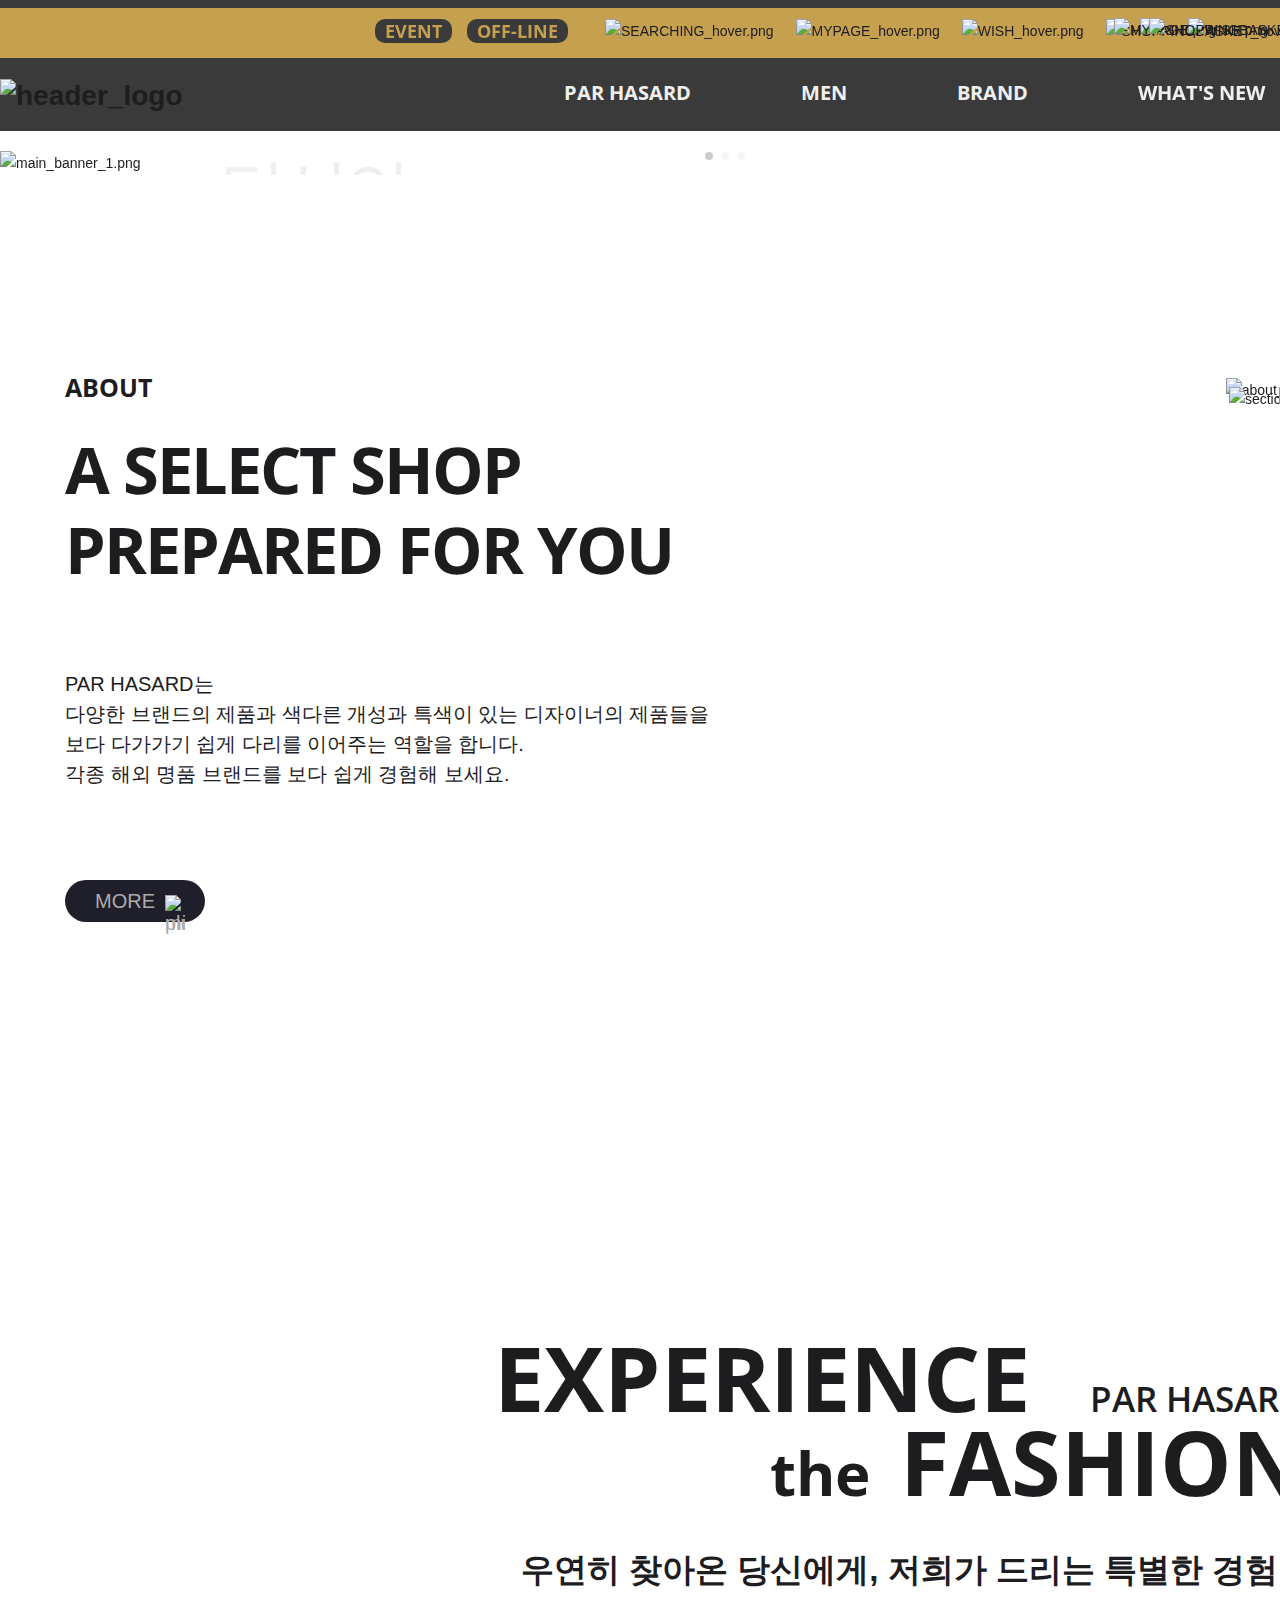
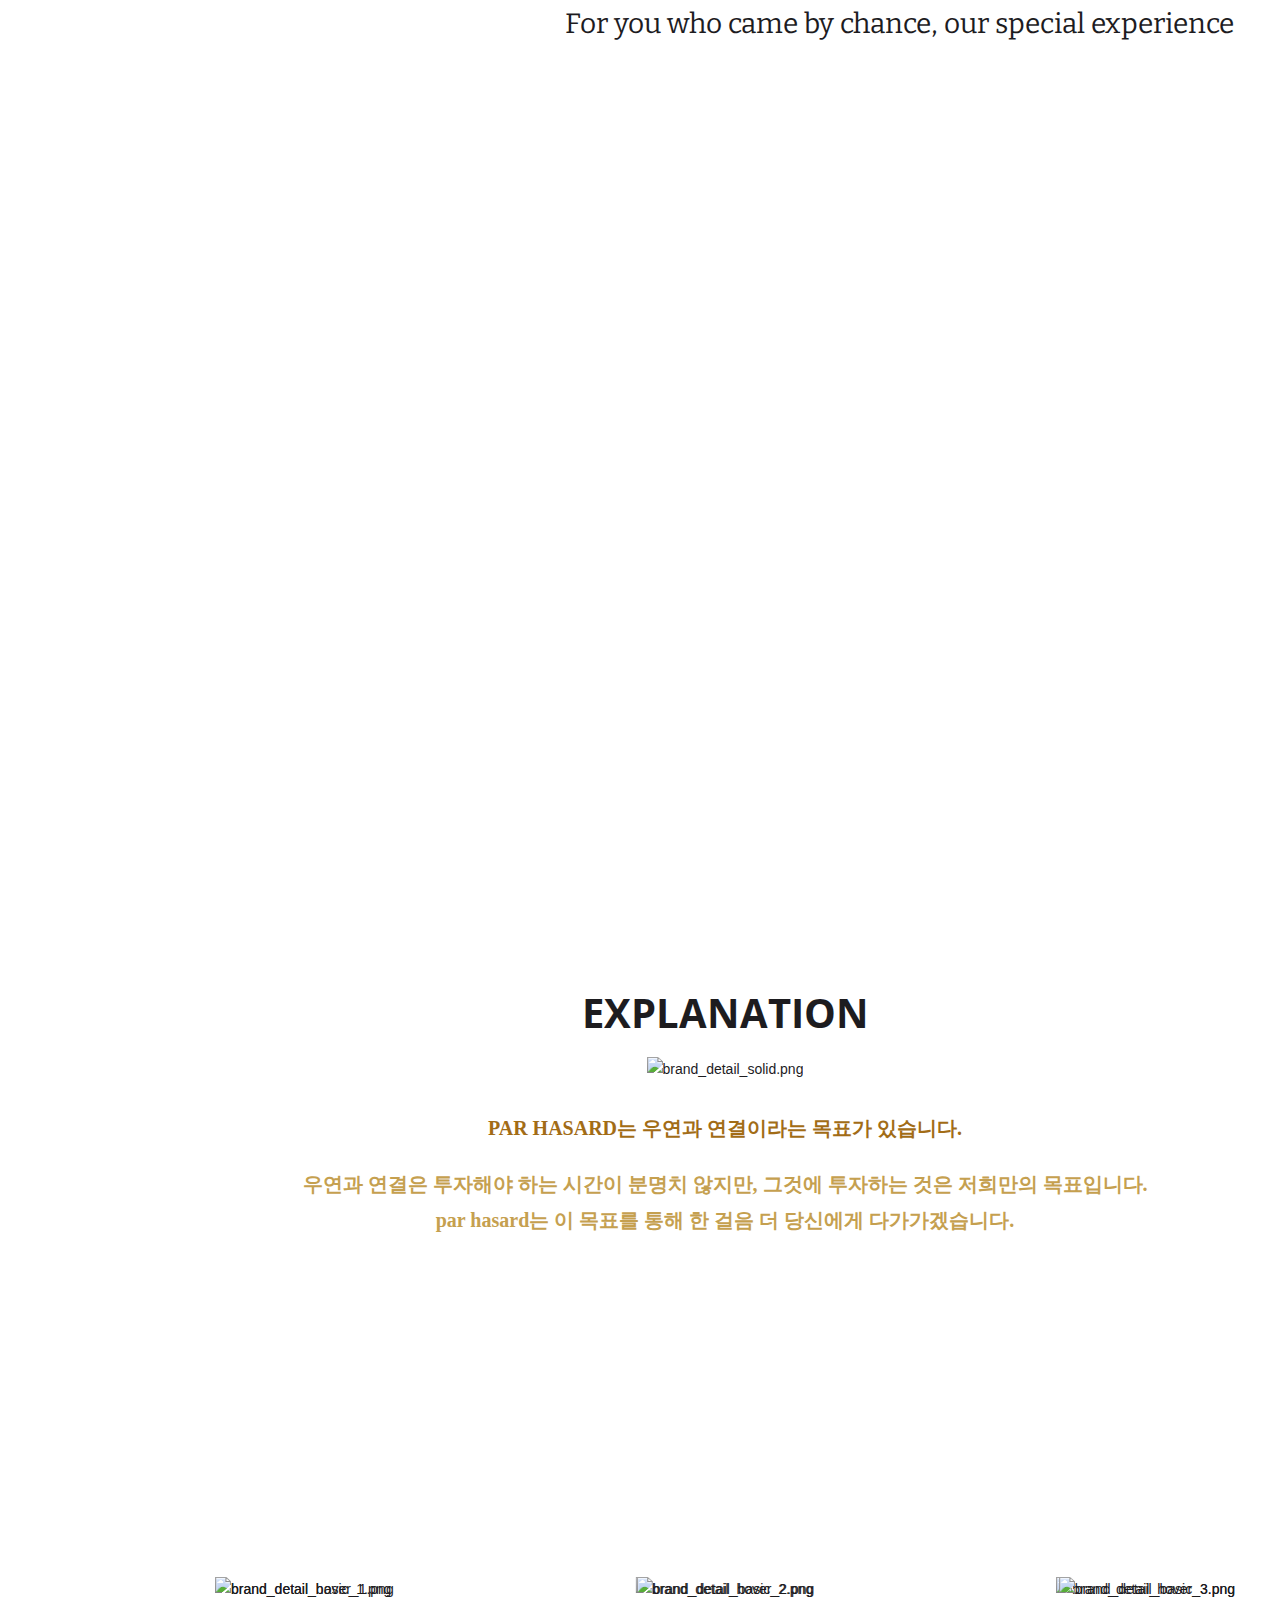
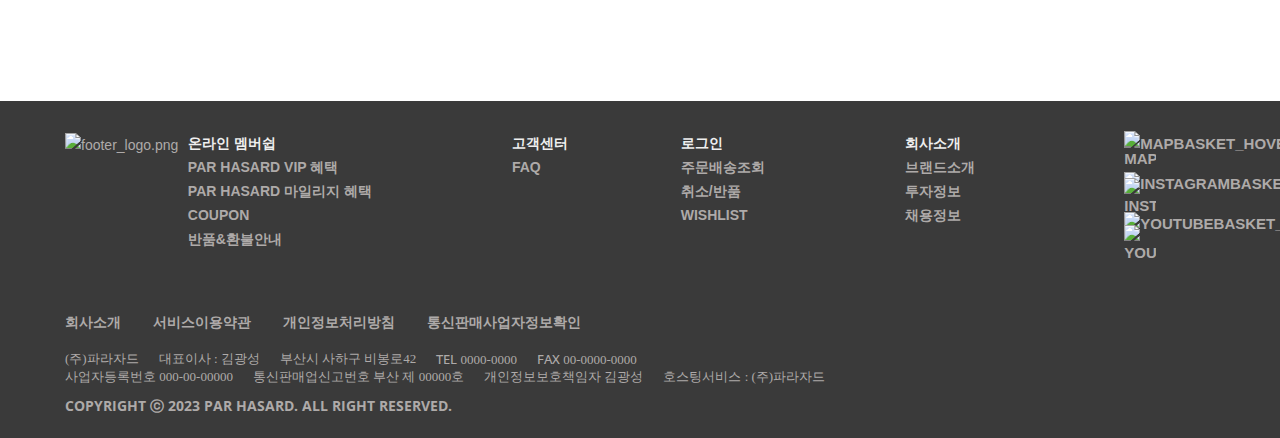
==== brand.html @ a64e589d "Add files via upload" ====
<!DOCTYPE html>
<html lang="ko">

<head>
    <meta charset="UTF-8">
    <meta http-equiv="X-UA-Compatible" content="IE=edge">
    <meta name="viewport" content="width=1450">
    <title>PAR HASARD</title>
    <link href="css/flickity-docs.css" rel="stylesheet" type="text/css">
    <script src="js/flickity-docs.min.js"></script>
    <link rel="stylesheet" href="https://cdn.jsdelivr.net/npm/swiper/swiper-bundle.min.css" />

    <!--aos-->
    <link href="https://unpkg.com/aos@2.3.1/dist/aos.css" rel="stylesheet">
    <script src="https://unpkg.com/aos@2.3.1/dist/aos.js"></script>


    <link rel="stylesheet" href="css/flickity-docs.css">
    <link rel="shortcut icon" href="images/SNS_ICON/LOGO/logo_icon.ico" type="image/x-icon">
    <link rel="stylesheet" href="css/brand.css">
    <link rel="stylesheet" href="css/fonts.css">
</head>

<body>

    <div class="p_f">
        <div id="top">
            <div class="top_inner">
                <ul>
                    <div class="top_text">
                        <li>
                            <a href="what's_new.html#event">EVENT</a>
                        </li>
                    </div><!--top_text-->
                    <div class="top_text">
                        <li>
                            <a href="index.html#off_line">OFF-LINE</a>
                        </li>
                    </div><!--top_text-->


                    <li class="top_icon">
                        <a href="#none">
                            <img src="images/SNS_ICON/SEARCHING/SEARCHING_hover.png" alt="SEARCHING_hover.png">
                            <img class="hover_icon_1" alt="#" src="images/SNS_ICON/SEARCHING/SEARCHING.png"
                                alt="SEARCHING.png">
                        </a>
                    </li>
                    <li class="top_icon">
                        <a href="#none">
                            <img src="images/SNS_ICON/MYPAGE/MYPAGE_hover.png" alt="MYPAGE_hover.png">
                            <img class="hover_icon_2" src="images/SNS_ICON/MYPAGE/MYPAGE.png" alt="MYPAGE.png">
                        </a>
                    </li>
                    <li class="top_icon">
                        <a href="#none">
                            <img src="images/SNS_ICON/WISH/WISH_hover.png" alt="WISH_hover.png">
                            <img class="hover_icon_3" src="images/SNS_ICON/WISH/WISH.png" alt="WISH.png">
                        </a>
                    </li>
                    <li class="top_icon">
                        <a href="#none">
                            <img src="images/SNS_ICON/SHOPPINGBASKET/SHOPPINGBASKET_hover.png"
                                alt="SHOPPINGBASKET_hover.png">
                            <img class="hover_icon_4" src="images/SNS_ICON/SHOPPINGBASKET/SHOPPINGBASKET.png"
                                alt="SHOPPINGBASKET.png">
                        </a>
                    </li>
                </ul>
            </div><!--top_inner-->
        </div><!--top-->


        <div id="header">
            <div class="gnb">
                <div>
                    <h1 class="gnb_logo"><a href="index.html"><img src="images/INDEX/HEADER/header_logo.png"
                                alt="header_logo"></a>
                    </h1>
                </div>
                <div>
                    <ul class="gnb_list">
                        <li><a href="index.html">PAR HASARD<div class="solid"></div></a>
                            <ul class="sub">
                                <li><a href="brand.html">STORY</a>
                                    <ul class="sub_list">
                                        <li><a href="#about">about</a></li>
                                        <li><a href="#our_value">our value</a></li>
                                        <li><a href="#brand_detial">brand detial</a></li>
                                    </ul>
                                </li>
                                <li><a href="store.html">STORE</a>
                                    <ul class="sub_list">
                                        <li><a href="store.html#off_line">off-line store</a></li>
                                        <li><a href="store.html#map">cafe</a></li>
                                    </ul>
                                </li>
                                <li><a href="logo_shop.html">LOGO SHOP</a>
                                    <ul class="sub_list">
                                        <li><a href="logo_shop.html#logo_product_1">logo product</a></li>
                                    </ul>
                                </li>
                            </ul>
                        </li>
                        <li><a href="men_page.html">MEN<div class="solid"></div></a>
                            <ul class="sub sub_en">
                                <li><a href="men_page.html#trand_now">TREND NOW</a></li>
                                <li><a href="men_page.html#hot_deal">HOT DEAL</a>
                                    <ul class="sub_list">
                                        <li><a href="men_page.html#mds_pick">OUTER</a></li>
                                        <li><a href="men_page.html#mds_pick">TOP</a></li>
                                        <li><a href="men_page.html#mds_pick">PANTS</a></li>
                                        <li><a href="men_page.html#mds_pick">ACC</a></li>
                                    </ul>
                                </li>
                            </ul>
                        </li>
                        <li><a href="men_page.html#wish_list_banner">BRAND<div class="solid"></div></a>
                            <ul class="sub sub_en">
                                <li><a href="men_page.html#brand_detail_1">ADERERROR</a></li>
                                <li><a href="men_page.html#brand_detail_2">AMI</a></li>
                                <li><a href="#none">BALENCIAGA</a></li>
                                <li><a href="#none">SAINT LAURENT</a></li>
                                <li><a href="men_page.html#brand_detail_3">WOOYOUNGMI</a></li>
                            </ul>
                        </li>
                        <li><a href="what's_new.html">WHAT'S NEW<div class="solid"></div></a>
                            <ul class="sub sub_en">
                                <li><a href="what's_new.html#magazine">MAGAZINE</a></li>
                                <li><a href="what's_new.html#event"><span class="hgs_ko">기획전</span></a></li>
                            </ul>
                        </li>
                    </ul>
                </div>
            </div><!--gnb-->
        </div><!--header-->
    </div><!--p_f-->


    <div id="main_banner" class="swiper main_banner_inner">
        <div class="mbi_text">
            <p class="mbit_top">
                당신의<br>
                감성에 한 걸음<br>
                더 다가가는<br>
                <span class="mbi_en">PAR HASARD</span>
            </p><!--mbit_top-->
            <p class="mbit_middle">
                PAR HASARD SELECT SHOP
            </p><!--mbit_middle-->
            <p class="mbit_bottom">
                PAR HASARD는 프랑스어로 우연히 라는 뜻이며,<br>
                당신이 우연히 우리를 찾아와 이곳에서 자신의 스타일을 찾아가길 바라는,<br>
                해외 명품 스타일 편집숍입니다.
            </p><!--mbit_bottom-->
        </div>
        <div class="swiper-wrapper mbi_section">
            <div class="swiper-slide mbis_flex_box">
                <div class="hdis_fb_img">
                    <a href="#none"><img src="images/BRAND_PAGE/MAIN_BANNER/main_banner_1.png"
                            alt="main_banner_1.png"></a>
                </div>
            </div><!--swiper-slide mbis_flex_box-->
            <div class="swiper-slide mbis_flex_box">
                <div class="hdis_fb_img">
                    <a href="#none"><img src="images/BRAND_PAGE/MAIN_BANNER/main_banner_2.png"
                            alt="main_banner_2.png"></a>
                </div>
            </div><!--swiper-slide mbis_flex_box-->
            <div class="swiper-slide mbis_flex_box">
                <div class="hdis_fb_img">
                    <a href="#none"><img src="images/BRAND_PAGE/MAIN_BANNER/main_banner_3.png"
                            alt="main_banner_3.png"></a>
                </div>
            </div><!--swiper-slide mbis_flex_box-->
        </div><!--swiper-wrapper mbi_section-->
        <!--화살표추가-->
        <div class="swiper-button-next"></div>
        <div class="swiper-button-prev"></div>
        <!--도트를 추가하고 싶을때-->
        <div class="swiper-pagination"></div>
    </div><!--main_banner_inner-->


    <div id="about">
        <div class="about_ineer">
            <div class="ai_left">
                <p class="ail_top">
                    ABOUT
                </p><!--ail_top-->
                <p class="ail_middle">
                    A SELECT SHOP<br>
                    PREPARED FOR YOU
                </p><!--ail_middle-->
                <p class="ail_bottom">
                    PAR HASARD는<br>
                    다양한 브랜드의 제품과 색다른 개성과 특색이 있는 디자이너의 제품들을<br>
                    보다 다가가기 쉽게 다리를 이어주는 역할을 합니다.<br>
                    각종 해외 명품 브랜드를 보다 쉽게 경험해 보세요.
                </p><!--ail_bottom-->
                <div class="more_box">
                    <a href="#none">MORE
                        <img src="images/SNS_ICON/btn/plus_btn._hover.png" alt="plus_btn._hover.png">
                        <img src="images/SNS_ICON/btn/minus_btn.png" alt="minus_btn.png">
                    </a>
                </div>
            </div><!--ai_left-->

            <div class="ai_right">
                <img src="images/BRAND_PAGE/ABOUT/about_background.png" alt="about_background.png" data-aos="fade-up"
                    data-aos-duration="1000" data-aos-easing="ease-out-back">
                <img class="as_1" src="images/BRAND_PAGE/ABOUT/about_section_1.png" alt="section_1.png"
                    data-aos="fade-up" data-aos-duration="1500" data-aos-easing="ease-out-back">
                <img class="as_2" src="images/BRAND_PAGE/ABOUT/about_section_2.png" alt="section_2.png"
                    data-aos="fade-up" data-aos-duration="1200" data-aos-easing="ease-out-back">
                <img class="as_3" src="images/BRAND_PAGE/ABOUT/about_section_3.png" alt="section_3.png"
                    data-aos="fade-up" data-aos-duration="1600" data-aos-easing="ease-out-back">
                <img class="as_4" src="images/BRAND_PAGE/ABOUT/about_section_4.png" alt="section_4.png"
                    data-aos="fade-up" data-aos-duration="1300" data-aos-easing="ease-out-back">
            </div><!--ai_right-->
        </div><!--about_ineer-->
    </div><!--about-->


    <div id="our_value">
        <!--탭 메뉴 영역 -->
        <ul class="taps_top">
            <li><a href="#tap0"></a></li>
            <li><a href="#tap1"><img src="images/BRAND_PAGE/OUR_VALUE/logo_1.png" alt="" data-aos="fade-up"
                        data-aos-duration="1500"></a></li>
            <li><a href="#tap2"><img src="images/BRAND_PAGE/OUR_VALUE/logo_2.png" alt="" data-aos="fade-up"
                        data-aos-duration="1000" data-aos-easing="ease-out-back"></a></li>
        </ul>
        <ul class="taps">
            <li><a href="#tap3"><img class="tr" src="images/BRAND_PAGE/OUR_VALUE/logo_3.png" alt="" data-aos="fade-up"
                        data-aos-duration="1000" data-aos-easing="ease-out-back"></a></li>
            <li><a href="#tap4"><img src="images/BRAND_PAGE/OUR_VALUE/logo_4.png" alt="" data-aos="fade-up"
                        data-aos-duration="1500"></a></li>
        </ul>

        <!--탭 콘텐츠 영역 -->
        <div class="tap_container">

            <div id="tap0" class="tap_content">
                <div class="ov_main_text">
                    <p class="ovmt_top">
                        <span class="ovmt_bold_1">EXPERIENCE</span><span class="ovmt_lighter">PAR HASARD</span>
                    </p>
                    <p class="ovmt_middle">
                        <span class="ovmt_bold_2">the</span><span class="ovmt_bold_3">FASHION</span>
                    </p>
                    <p class="ovmt_bottom">우연히 찾아온 당신에게, 저희가 드리는 특별한 경험</p>
                    <p class="ovmt_bitter">For you who came by chance, our special experience</p>
                </div>
            </div>
            <div id="tap1" class="tap_content">
                <div class="ovmt_sub_text">
                    <p class="ovmt_st_top">
                        당신이 우연히 저희 매장에 방문하길 바라겠습니다.
                    </p><!--ovmt_st_top-->
                    <p class="ovmt_st_middle">
                        Accident (우연)
                    </p><!--ovmt_st_middle-->
                    <p class="ovmt_st_bottom">
                        당신이 저희 매장에 우연히라도 방문 한다면,<br>
                        개성있는 제품과 취향에 알맞은 제품을 준비하고 기다리겠습니다.
                    </p><!--ovmt_st_bottom-->
                </div><!--ovmt_sub_text-->
            </div>

            <div id="tap2" class="tap_content">
                <div class="ovmt_sub_text">
                    <p class="ovmt_st_top">
                        당신과 감성을 연결하는 다리가 되겠습니다.
                    </p><!--ovmt_st_top-->
                    <p class="ovmt_st_middle">
                        BRIDGE (다리)
                    </p><!--ovmt_st_middle-->
                    <p class="ovmt_st_bottom">
                        당신에 감성을 충족하는 제품들로만 마련하여, 완벽한 만족감을<br>
                        이끌어 내겠습니다. 나아가 다양한 경험을 위한 다리가 되겠습니다.
                    </p><!--ovmt_st_bottom-->
                </div><!--ovmt_sub_text-->
            </div>

            <div id="tap3" class="tap_content">
                <div class="ovmt_sub_text">
                    <p class="ovmt_st_top">
                        당신의 개성과 알맞는 저희가 되겠습니다.
                    </p><!--ovmt_st_top-->
                    <p class="ovmt_st_middle">
                        Individuality (개성)
                    </p><!--ovmt_st_middle-->
                    <p class="ovmt_st_bottom">
                        당신이 추구하는 자신만의 개성, 라이프스타일을<br>
                        저희는 충분히 이해하고 그것에 부합하는 환경을 조성하겠습니다.
                </div><!--ovmt_sub_text-->
            </div>

            <div id="tap4" class="tap_content">
                <div class="ovmt_sub_text">
                    <p class="ovmt_st_top">
                        당신의 취향에 맞는 다양한 제품을 준비했습니다.
                    </p><!--ovmt_st_top-->
                    <p class="ovmt_st_middle">
                        variety of products (다양한 제품)
                    </p><!--ovmt_st_middle-->
                    <p class="ovmt_st_bottom">
                        당신의 라이프스타일과 취향에 맞는, 수많은 브랜드와<br>
                        다양한 디자이너 제품들을 준비하고, 당신을 기다리겠습니다.
                    </p><!--ovmt_st_bottom-->
                </div><!--ovmt_sub_text-->
            </div>
        </div><!--tab_container-->

    </div><!--our_value-->


    <div id="main_h1">
        <div class="top"></div>
        <div class="bottom"></div>
    </div><!--main_h2-->


    <div id="brand_detial">
        <div class="brand_detial_inner">
            <div class="bdi_text_box">
                <p class="bdi_tb_top">
                    EXPLANATION
                </p><!--bdi_tb_top-->
                <p>
                    <img src="images/BRAND_PAGE/BRAND_DETAIL/brand_detail_solid.png" alt="brand_detail_solid.png">
                </p>
                <p class="bdi_tb_middle">
                    PAR HASARD는 우연과 연결이라는 목표가 있습니다.</p><!--bdi_tb_middle-->
                <p class="bdi_tb_bottom">
                    우연과 연결은 투자해야 하는 시간이 분명치 않지만, 그것에 투자하는 것은 저희만의 목표입니다.
                    <br>
                    par hasard는 이 목표를 통해 한 걸음 더 당신에게 다가가겠습니다.
                </p><!--bdi_tb_bottom-->
            </div>
            <div class="bdi_popup_section">
                <ul class="bdi_ps_flex">
                    <li>
                        <a href="#none">
                            <img class="bdi_section_1 about_btn_1"
                                src="images/BRAND_PAGE/BRAND_DETAIL/brand_detail_hover_1.png"
                                alt="brand_detail_hover_1.png">
                            <img class="bdi_section_2 about_btn_1"
                                src="images/BRAND_PAGE/BRAND_DETAIL/brand_detail_basic_1.png"
                                alt="brand_detail_basic_1.png">
                        </a>
                    </li>
                    <li>
                        <a href="#none">
                            <img class="bdi_section_3 about_btn_2"
                                src="images/BRAND_PAGE/BRAND_DETAIL/brand_detail_hover_2.png"
                                alt="brand_detail_hover_2.png">
                            <img class="bdi_section_4 about_btn_2"
                                src="images/BRAND_PAGE/BRAND_DETAIL/brand_detail_basic_2.png"
                                alt="brand_detail_basic_2.png">
                        </a>
                    </li>
                    <li>
                        <a href="#none">
                            <img class="bdi_section_5 about_btn_3"
                                src="images/BRAND_PAGE/BRAND_DETAIL/brand_detail_hover_3.png"
                                alt="brand_detail_hover_3.png">
                            <img class="bdi_section_6 about_btn_3"
                                src="images/BRAND_PAGE/BRAND_DETAIL/brand_detail_basic_3.png"
                                alt="brand_detail_basic_3.png">
                        </a>
                    </li>
                </ul>
            </div>

        </div><!--brand_detial_inner-->
    </div><!--brand_detial-->


    <div class="popup_1">
        <div class="popup_inner">
            <p class="pi_main_text">BRAND LOGO DESIGN</p>
            <p class="popup_img_4"><img src="images/BRAND_PAGE/BRAND_DETAIL/brand_detail_popup_design.png"
                    alt="popup_design.png">
            </p>
            <p class="pi_sub_text_1">
                BRAND LOGO 저희의 방향성에 대해 설명해 주고 있습니다.<br>
                PAR HASARD의 첫 스펠링인 P, H를 변형하여, 브랜드의 서브 로고로 지정하였는데,<br>
                그것은 저희의 주체성을 확립하고자, 하는 의도가 있습니다.<br>
                서로 교차된 해당 디자인은 당신과, 브랜드로 하여금 한 걸음 더 가까이 다가가길 바라는<br>
                저희에 바람이 담겨 있습니다.
            </p>
            <p class="close"><img src="images/BRAND_PAGE/BRAND_DETAIL/close.png" alt="close.png"></p>
        </div><!--popup_inner-->
    </div><!--popup_1-->

    <div class="popup_2">
        <div class="popup_inner">
            <p class="pi_main_text">BRAND COLOR</p>
            <p class="popup_img_5"><img src="images/BRAND_PAGE/BRAND_DETAIL/brand_detail_popup_color.png"
                    alt="popup_design.png">
            </p>
            <p class="pi_sub_text_2">
                PAR HASARD의 대표색인 금색은 브랜드가 가진 세련미와 고풍스러운 분위기를 담아내었으며,<br>
                적절하지 못한 제품은 수용하지 않는 기업임을 표상합니다.<br>
                또한 대표색을 받쳐주는 하얀색은 투명한 거래를 하겠다는 기업 내의 의지와<br>
                더불어 위조품을 배제한다는 이념을 표현했습니다.
            </p>
            <p class="close"><img src="images/BRAND_PAGE/BRAND_DETAIL/close.png" alt="close.png"></p>
        </div><!--popup_inner-->
    </div><!--popup_2-->

    <div class="popup_3">
        <div class="popup_inner">
            <p class="pi_main_text">BRAND NEWS</p>
            <a class="popup_img_1" href="#none">
                <img src="images/BRAND_PAGE/BRAND_DETAIL/brand_detail_popup_1.png" alt="popup_1.png">
            </a>
            <a class="popup_img_2" href="#none">
                <img src="images/BRAND_PAGE/BRAND_DETAIL/brand_detail_popup_2.png" alt="popup_2.png">
            </a>
            <a class="popup_img_3" href="#none">
                <img src="images/BRAND_PAGE/BRAND_DETAIL/brand_detail_popup_3.png" alt="popup_3.png">
            </a>
            <p class="close"><img src="images/BRAND_PAGE/BRAND_DETAIL/close.png" alt="close.png"></p>
        </div><!--popup_inner-->
    </div><!--popup_3-->


    <div id="footer">
        <div class="footer_inner">

            <div class="fi_top">

                <div class="logo_footer">
                    <a href="index.html"><img src="images/INDEX/FOOTER/footer_logo.png" alt="footer_logo.png"></a>
                </div><!--logo_footer-->

                <div class="fit_left">
                    <ul class="fitl_list">
                        <li><a href="#none"><span class="fitll_bold">온라인 멤버쉽</span></a>
                            <ul>
                                <li><a href="#none">PAR HASARD VIP 혜택</a></li>
                                <li><a href="#none">PAR HASARD 마일리지 혜택</a></li>
                                <li><a href="#none">COUPON</a></li>
                                <li><a href="#none">반품&환불안내</a></li>
                            </ul>
                        </li>
                        <li><a href="#none"><span class="fitll_bold">고객센터</span></a>
                            <ul>
                                <li><a href="#none">FAQ</a></li>
                            </ul>
                        </li>
                        <li><a href="#none"><span class="fitll_bold">로그인</span></a>
                            <ul>
                                <li><a href="#none">주문배송조회</a></li>
                                <li><a href="#none">취소/반품</a></li>
                                <li><a href="#none">WISHLIST</a></li>
                            </ul>
                        </li>
                        <li><a href="#none"><span class="fitll_bold">회사소개</span></a>
                            <ul>
                                <li><a href="#none">브랜드소개</a></li>
                                <li><a href="#none">투자정보</a></li>
                                <li><a href="#none">채용정보</a></li>
                            </ul>
                        </li>
                    </ul>
                </div><!--fit_left-->

                <div class="fit_right">
                    <ul class="fitr_list">
                        <li class="f_map_ho">
                            <a target="_blank"
                                href="https://www.google.com/maps/place/%EB%B6%80%EC%82%B0%EA%B4%91%EC%97%AD%EC%8B%9C+%ED%95%B4%EC%9A%B4%EB%8C%80%EA%B5%AC+%EC%A4%91%EB%8F%99+1490-2/data=!4m6!3m5!1s0x35688d16ef2782a5:0x11fabad8da062e13!8m2!3d35.1577919!4d129.1821695!16s%2Fg%2F11bz3lr9kb?hl=ko">
                                <img class="f_hover_icon" src="images/SNS_ICON/MAP/MAPBASKET_HOVER.png"
                                    alt="MAPBASKET_HOVER.png">
                                <img class="f_basic_icon" src="images/SNS_ICON/MAP/MAPBASKET.png" alt="MAPBASKET.png">
                            </a>
                        </li>
                        <li class="f_map_ho">
                            <a target="_blank" href="https://www.instagram.com/">
                                <img class="f_hover_1_icon" src="images/SNS_ICON/INSTAGRAM/INSTAGRAMBASKET_HOVER.png"
                                    alt="INSTAGRAMBASKET_HOVER.png"><img class="f_basic_icon_1"
                                    src="images/SNS_ICON/INSTAGRAM/INSTAGRAMBASKET.png" alt="INSTAGRAMBASKET.png">
                            </a>
                        </li>
                        <li class="f_map_ho">
                            <a target="_blank" href="https://www.youtube.com/">
                                <img class="f_hover_2_icon" src="images/SNS_ICON/YOUTUBE/YOUTUBEBASKET_HOVER.png"
                                    alt="YOUTUBEBASKET_HOVER.png">
                                <img class="f_basic_icon_2" src="images/SNS_ICON/YOUTUBE/YOUTUBEBASKET.png"
                                    alt="YOUTUBEBASKET.png">
                            </a>
                        </li>
                    </ul>
                </div><!--fit_left-->

            </div><!--fi_top-->

            <div class="fi_bottom">
                <div>
                    <ul class="fib_1">
                        <li><a href="#none">회사소개</a></li>
                        <li><a href="#none">서비스이용약관</a></li>
                        <li><a href="#none">개인정보처리방침</a></li>
                        <li><a href="#none">통신판매사업자정보확인</a></li>
                    </ul><!--fib_1-->
                </div>
                <div>
                    <ul class="fib_2">
                        <li><a href="#none">(주)파라자드</a></li>
                        <li><a href="#none">대표이사 : 김광성</a></li>
                        <li><a href="#none">부산시 사하구 비봉로42</a></li>
                        <li><a href="#none"><span class="fib_en">TEL</span> 0000-0000</a></li>
                        <li><a href="#none"><span class="fib_en">FAX</span> 00-0000-0000</a></li>
                    </ul><!--fib_2-->
                </div>
                <div>
                    <ul class="fib_3">
                        <li><a href="#none">사업자등록번호 000-00-00000</a></li>
                        <li><a href="#none">통신판매업신고번호 부산 제 00000호</a></li>
                        <li><a href="#none">개인정보보호책임자 김광성</a></li>
                        <li><a href="#none">호스팅서비스 : (주)파라자드</a></li>
                    </ul><!--fib_3-->
                </div>
                <div>
                    <ul class="fib_4">
                        <li><a href="#none">COPYRIGHT ⓒ 2023 PAR HASARD. ALL RIGHT RESERVED.</a></li>
                    </ul><!--fib_4-->
                </div>
            </div><!--fi_bottom-->
        </div><!--footer_inner-->
    </div><!--footer-->




    <!--제이쿼리 라이브러리파일-->
    <script src="https://cdn.jsdelivr.net/npm/swiper/swiper-bundle.min.js"></script>
    <script src="js/jquery-3.6.4.min.js"></script>
    <script src="js/sub_menu.js"></script>
    <script src="js/brand.js"></script>
    <script>
        AOS.init();
    </script>


</body>

</html>
---- css/brand.css ----
@charset "utf-8";

* {
    margin: 0;
    padding: 0;
}

a {
    text-decoration: none;
    color: inherit;
}

ul,
ol {
    list-style: none;
}

.clearfix::after {
    content: "";
    display: block;
    clear: both;
}

img,
iframe,
video {
    vertical-align: middle;
}

body {
    font-family: 'Noto Sans KR', sans-serif;
    font-size: 14px;
    line-height: 24px;
    color: #1d1c1f;
    min-width: 1450px;
}

/*
bitter_font
font-family: 'Bitter';
notosanskr_font
font-family: 'NotoSansKR';
open sans_font
font-family: 'Open Sans';
*/


/*top*/
.p_f {
    position: fixed;
    top: 0;
    left: 0;
    width: 100%;
    z-index: 20;
}

#top {
    background-color: #c5a04f;
    border-top: #3a3a3a 8px solid;
    padding-bottom: 15px;
}

.top_inner {
    width: 1320px;
    margin: 0 auto;
    height: 25px;
    margin-top: 10px;
    position: relative;
}

.top_inner ul {
    display: flex;
    justify-content: flex-end;
    align-items: center;

}

.top_text {
    margin-right: 15px;
}

.top_text {
    background-color: #3a3a3a;
    border-radius: 10px;
    padding: 0px 10px;
    text-align: center;
    font-family: 'Open Sans';
    font-weight: 900;
    color: #c5a04f;
    font-size: 18px;
    transition: all 0.5s;
}


.top_text:hover {
    background-color: #efefef;
    border-radius: 10px;
    padding: 0px 10px;
    text-align: center;
    font-family: 'Open Sans';
    font-weight: 900;
    color: #c5a04f;
    font-size: 18px;
}

.top_icon a img {
    height: 30px;
}

.top_icon {
    padding-left: 22px;
}

.top_icon {
    transition: all 0.8s;
}

.hover_icon_1 {
    position: absolute;
    top: 0px;
    right: 156px;
    transition: all 0.5s;
}

.hover_icon_2 {
    position: absolute;
    top: 0px;
    right: 104px;
    transition: all 0.5s;
}

.hgs_ko {
    font-family: 'NotoSansKR';
}

.hover_icon_3 {
    position: absolute;
    top: 0px;
    right: 52px;
    transition: all 0.5s;
}

.hover_icon_4 {
    position: absolute;
    top: 0px;
    right: 0px;
    transition: all 0.5s;
}

.top_icon:hover :nth-child(2) {
    opacity: 0.0;
}


/*header*/
#header {
    background-color: #3a3a3a;
}

.gnb {
    width: 1320px;
    margin: 0 auto;
    align-items: center;
    display: flex;
    justify-content: space-between;
}

.gnb_logo a img {
    width: 240px;
}

.gnb_list {
    display: flex;
    justify-content: flex-end;
}

.gnb_list>li {
    font-family: 'Open Sans';
    font-weight: bold;
    font-size: 20px;
    color: #efefef;
    padding: 22px 55px 0px 55px;
    transition: all 0.5s;
    position: relative;
}

.gnb_list>li>a {
    display: block;
}

.gnb_list>li:hover {
    color: #c5a04f;
}

.solid {
    width: 50%;
    margin: auto;
    margin-top: 20px;
    height: 5px;
    background: #c5a04f;
    opacity: 1;
    transform: scaleX(0);
    transition-duration: 0.5s;
}

.gnb_list>li:hover .solid {
    transform: scaleX(2);
    opacity: 1;
    visibility: visible;
}


/*sub*/
.sub {
    position: absolute;
    top: 82px;
    left: 0;
    width: 100%;
    display: none;
}

.sub li a {
    display: block;
    padding: 10px 0;
    background: rgba(75, 75, 75, 0.8);
    color: #efefef;
    text-align: center;
    transition: all 0.3s;
}

.sub li a:hover {
    background: #c5a04f;
    color: #1d1c1f;
    font-weight: bold;
}

.sub>li {
    font-family: 'Open Sans';
    font-size: 18px;
    font-weight: 700;
}

.sub_en>li {
    font-family: 'Open Sans';
    font-size: 16px;
    font-weight: 700;
}

.sub_list {
    font-family: 'Open Sans';
    font-size: 14px;
    font-weight: normal;
}


/*main_banner*/
#main_banner {
    margin-top: 150px;
    position: relative;
    height: 100%;
}

.mbi_section {
    width: 1320px;
}

@keyframes zoom {
    from {
        transform: scale(1.1);
    }

    to {
        transform: scale(1);
    }
}

.swiper-slide-active {
    animation: zoom 2s;
}


/*main_banner_btn*/
.swiper-button-next::after {
    content: url(../images/SNS_ICON/btn/next_btn.png);
}

.swiper-button-next {
    top: 50%;
    right: 100px;
    transform: translate(-50%, -50%);
}

.swiper-button-prev::after {
    content: url(../images/SNS_ICON/btn/prev_btn.png);
}

.swiper-button-prev {
    top: 50%;
    left: 100px;
    transform: translate(50%, -50%);
}

.main_banner_inner .swiper-pagination-bullet {
    background: #ccc;
}

.hdis_fb_img a img {
    height: 100%;
    width: 100%;
}

/*.mbi_text*/
.mbi_text {
    position: absolute;
    top: 12%;
    left: 15%;
    z-index: 10;
    color: #efefef;
}

.mbit_top {
    font-family: 'NotoSansKR';
    font-size: 70px;
    font-weight: 500;
    line-height: 85px;
    letter-spacing: -8px;
}

.mbi_en {
    font-family: 'Open Sans';
    font-weight: bold;
    letter-spacing: 0px;
    font-size: 75px;
}

.mbit_middle {
    font-family: 'Open Sans';
    font-size: 20px;
    padding-top: 5px;
    font-weight: bold;
}

.mbit_bottom {
    font-size: 20px;
    padding-top: 45px;
    font-weight: 300;
}


/*about*/
#about {
    padding-top: 200px;
    padding-bottom: 200px;
}

.about_ineer {
    width: 1320px;
    margin: 0 auto;
    display: flex;
    justify-content: space-between;
    align-items: center;
}

.ail_top {
    font-family: 'Open Sans';
    font-weight: bold;
    color: #1d1c1f;
    font-size: 25px;
}

.ail_middle {
    padding-top: 30px;
    font-family: 'Open Sans';
    font-weight: bold;
    color: #1d1c1f;
    font-size: 65px;
    line-height: 80px;
    letter-spacing: -2px;
}

.ail_bottom {
    padding-top: 80px;
    font-size: 20px;
    line-height: 30px;
    padding-bottom: 100px;
}

.more_box {
    display: inline;
    font-size: 20px;
    background-color: #1f1f2c;
    color: #aeaaa9;
    font-weight: normal;
    padding: 10px 50px 10px 30px;
    position: relative;
    height: 40px;
    transition: all 0.5s;
    border-radius: 30px;
}

.more_box img {
    width: 20px;
    position: absolute;
    top: 15px;
    right: 20px;
    transition: all 0.5s;
}

.more_box:hover {
    background-color: #aeaaa9;
    color: #1d1c1f;
    opacity: 1;
}

.more_box:hover :nth-child(2) {
    opacity: 0;
}


.ai_right {
    height: 538px;
    position: relative;
}

.as_1 {
    position: absolute;
    top: 2%;
    left: 2%;
}

.as_2 {
    position: absolute;
    top: 2%;
    right: 2%;
}

.as_3 {
    position: absolute;
    bottom: 5%;
    left: 2%;
}

.as_4 {
    position: absolute;
    bottom: 5%;
    right: 2%;
}



/*our_value*/
.tap_content {
    height: 780px;
}

#our_value {
    width: 100%;
    height: 780px;
    margin: 0 auto;
    position: relative;
}

.taps_top {
    position: absolute;
    top: 240px;
    left: 20%;
    transform: translate(-55%, -50%);
    z-index: 10;
    display: flex;
    justify-content: center;
}

.taps {
    position: absolute;
    top: 540px;
    left: 20%;
    transform: translate(-55%, -50%);
    z-index: 10;
    display: flex;
    justify-content: center;
}

.taps li {
    text-align: center;
    display: block;
    transition: all 0.6s;
}

.taps_top li {
    text-align: center;
    display: block;
    transition: all 0.6s;
}

.taps li a img {
    height: 300px;
    opacity: 0.4;
    transition: all 0.5s;
}

.taps_top li a img {
    height: 300px;
    opacity: 0.4;
    transition: all 0.5s;
}

#our_value .taps li a img:hover {
    opacity: 1 !important;
}

#our_value .taps_top li a img:hover {
    opacity: 1 !important;
}

#our_value [data-aos^=fade][data-aos^=fade].aos-animate {
    opacity: 0.4;
}

#tap0 {
    background: url(../images/BRAND_PAGE/OUR_VALUE/main_page.png) no-repeat center center;
    height: 780px;
    position: relative;
}

#tap1 {
    background: url(../images/BRAND_PAGE/OUR_VALUE/sub_page_1.png) no-repeat center center;
    height: 780px;
}

#tap2 {
    background: url(../images/BRAND_PAGE/OUR_VALUE/sub_page_2.png) no-repeat center center;
    height: 780px;
}

#tap3 {
    background: url(../images/BRAND_PAGE/OUR_VALUE/sub_page_3.png) no-repeat center center;
    height: 780px;
}

#tap4 {
    background: url(../images/BRAND_PAGE/OUR_VALUE/sub_page_4.png) no-repeat center center;
    height: 780px;
}

.ov_main_text {
    position: absolute;
    top: 250px;
    right: 10%;
}

.ovmt_bitter {
    font-family: 'Bitter';
    font-size: 28px;
    text-align: center;
    padding-top: 30px;

}

.ovmt_bottom {
    padding-top: 20px;
    font-size: 33px;
    text-align: center;
    font-weight: 700;
    padding-top: 55px;
}

.ovmt_top {
    font-family: 'Open Sans';
    text-align: right;
}

.ovmt_middle {
    font-family: 'Open Sans';
}

.ovmt_bold_1 {
    font-weight: bold;
    font-size: 90px;
}

.ovmt_middle {
    text-align: right;
    padding-top: 30px;
}

.ovmt_bold_3 {
    font-weight: bold;
    font-size: 90px;
    padding-left: 30px;
}

.ovmt_bold_2 {
    font-weight: bold;
    font-size: 60px;
}

.ovmt_lighter {
    font-weight: 600;
    padding-left: 60px;
    font-size: 35px;
}

.ovmt_sub_text {
    text-align: right;
    padding-top: 300px;
    padding-right: 525px;
    box-sizing: border-box;
}

.ovmt_st_top {
    font-size: 32px;
    font-weight: bold;
}

.ovmt_st_middle {
    color: #5361ad;
    font-size: 40px;
    font-weight: bold;
    padding-top: 30px;
}

.ovmt_st_bottom {
    padding-top: 60px;
    font-size: 20px;
}


/*main_h1*/
#main_h1 {
    padding-top: 200px;
}

@keyframes movement {
    0% {
        background-position: 0px 0px;
    }

    100% {
        background-position: 3218px 0px;
        /*배경이미지 길이만큼 설정합니다!*/
    }
}

.top {
    width: 100%;
    height: 96px;
    /*배경이미지 높이로 설정*/
    background: url(../images/BRAND_PAGE/MIAN_H1/main_h1_top.png) repeat-x right top;
    background-size: auto 96px;
    animation: movement 40s linear infinite reverse;
}

.bottom {
    margin-top: 30px;
    width: 100%;
    height: 96px;
    /*배경이미지 높이로 설정*/
    background: url(../images/BRAND_PAGE/MIAN_H1/main_h1_bottom.png) repeat-x left top;
    background-size: auto 96px;
    animation: movement 30s linear infinite;
    padding-bottom: 300px;
}


/*brand_detial*/
#brand_detial {
    background: url(../images/BRAND_PAGE/BRAND_DETAIL/brand_detail_background.png)no-repeat center center;
    height: 780px;
}

.brand_detial_inner {
    width: 1320px;
    margin: 0 auto;
    height: 780px;
    position: relative;
}

.bdi_text_box {
    text-align: center;
    padding-top: 80px;
}

.bdi_ps_flex {
    display: flex;
    justify-content: space-evenly;
}

/*bdi_section_1_2*/
.bdi_section_1 {
    position: absolute;
    bottom: 100px;
    left: 150px;
}

.bdi_section_2 {
    position: absolute;
    bottom: 100px;
    left: 150px;
    transition: all 0.6s;
}

.bdi_section_2:hover {
    opacity: 0;
}

/*bdi_section_3_4*/
.bdi_section_3 {
    position: absolute;
    bottom: 100px;
    left: 50%;
    transform: translate(-50%, 0%);
}

.bdi_section_4 {
    position: absolute;
    bottom: 100px;
    left: 50%;
    transform: translate(-50%, 0%);
    transition: all 0.6s;
}

.bdi_section_4:hover {
    opacity: 0;
}

/*bdi_section_5_6*/
.bdi_section_5 {
    position: absolute;
    bottom: 100px;
    right: 150px;
}

.bdi_section_6 {
    position: absolute;
    bottom: 100px;
    right: 150px;
    transition: all 0.6s;
}

.bdi_section_6:hover {
    opacity: 0;
}

.bdi_tb_top {
    font-family: 'Open Sans';
    font-weight: bold;
    font-size: 40px;
    padding-bottom: 30px;
}

.bdi_tb_middle {
    font-family: 'NotoSansKR';
    font-size: 20px;
    line-height: 36px;
    color: #a26c16;
    padding-bottom: 20px;
    font-weight: 700;
    padding-top: 30px;
}

.bdi_tb_bottom {
    font-family: 'NotoSansKR';
    font-size: 20px;
    line-height: 36px;
    color: #c5a04f;
    font-weight: 700;
}


/*popup*/
.popup_inner {
    position: fixed;
    top: 50%;
    left: 50%;
    transform: translate(-50%, -40%);
    background-color: #3a3a3a;
    width: 920px;
    height: 570px;
    border-radius: 40px;
    position: relative;
}

.close img {
    position: absolute;
    top: 7%;
    right: 50px;
    cursor: pointer;
}

/*popup_section*/
.popup_1 {
    background-color: rgba(0, 0, 0, 0.8);
    position: fixed;
    top: 0;
    left: 0;
    width: 100%;
    height: 100%;
}

.popup_2 {
    background-color: rgba(0, 0, 0, 0.8);
    position: fixed;
    top: 0;
    left: 0;
    width: 100%;
    height: 100%;
}

.popup_3 {
    background-color: rgba(0, 0, 0, 0.8);
    position: fixed;
    top: 0;
    left: 0;
    width: 100%;
    height: 100%;
}

.popup_img_1 {
    position: absolute;
    top: 20%;
    left: 5%;
    transition: all 0.5s;
}

.popup_img_2 {
    position: absolute;
    top: 28%;
    left: 36.5%;
    transition: all 0.5s;
}

.popup_img_3 {
    position: absolute;
    top: 16%;
    right: 5%;
    transition: all 0.5s;
}

.pi_main_text {
    color: #efefef;
    font-weight: bold;
    font-family: 'Open Sans';
    font-size: 40px;
    position: absolute;
    top: 7.5%;
    left: 50px;
}

.popup_img_4 {
    position: absolute;
    top: 25%;
    right: 10%;
}

.pi_sub_text_1 {
    font-size: 20px;
    font-family: 'NotoSansKR';
    color: #efefef;
    font-weight: 500;
    text-align: center;
    position: absolute;
    top: 63%;
    right: 10%;
    line-height: 36px;
    letter-spacing: -1px;
}

.popup_img_5 {
    position: absolute;
    top: 21%;
    right: 6%;
}

.pi_sub_text_2 {
    font-size: 20px;
    font-family: 'NotoSansKR';
    color: #efefef;
    font-weight: 500;
    text-align: center;
    position: absolute;
    top: 70%;
    right: 7%;
    line-height: 36px;
    letter-spacing: -1px;
}

.popup_img_3:hover {
    transform: translateY(30px);
}

.popup_img_2:hover {
    transform: translateY(-50px);
}

.popup_img_1:hover {
    transform: translateY(30px);
}















/*footer*/
#footer {
    background: #3a3a3a;
}

.footer_inner {
    width: 1320px;
    margin: 0 auto;
    color: #aeaaa9;
    padding-top: 30px;
}

/*footer_top*/
.fi_top {
    display: flex;
    justify-content: space-between;
    padding-bottom: 60px;
}

.fitl_list {
    display: flex;
}

.fitl_list li {
    padding-right: 70px;
    font-weight: 700;
}

.fit_left>ul>li>ul>li>a:hover {
    color: #efefef;
}

.fitl_list li ul li a {
    transition: all 0.5s;

}

.fitll_bold {
    color: #efefef;
    font-weight: bold;
}

/*footer top right*/
.fitr_list li {
    padding-bottom: 15px;
    font-weight: bold;
    font-size: 15px;
}

.fitr_list li a img {
    width: 32px;
}


.fit_right {
    align-items: center;
}

.fit_right>ul>li>a:hover {
    color: #efefef;
}

.fitr_list li a {
    transition: all 0.5s;
}

/*footer icon position*/
.fit_right {
    height: 120px;
    position: relative;
}

.f_basic_icon {
    position: absolute;
    top: 0;
    left: 0;
}

.f_basic_icon_1 {
    position: absolute;
    top: 47px;
    left: 0;
}

.f_basic_icon_2 {
    position: absolute;
    top: 94px;
    left: 0;
}

.f_map_ho:hover .f_basic_icon {
    opacity: 0;
}

.f_map_ho:hover .f_basic_icon_1 {
    opacity: 0;
}

.f_map_ho:hover .f_basic_icon_2 {
    opacity: 0;
}

.fitr_list li a img {
    transition: all 0.5s;
}

/*footer_bottom*/
.fi_bottom {
    padding-bottom: 20px;
}

.fib_1,
.fib_2,
.fib_3,
.fib_4 {
    display: flex;
    justify-content: flex-start;
}

.fib_1 li {
    padding-right: 32px;
    font-family: 'NotoSansKR';
    font-size: 14px;
    font-weight: 800;
    padding-bottom: 15px;
}

.fib_2 li {
    padding-right: 20px;
    font-family: 'NotoSansKR';
    font-size: 13px;
    font-weight: 500;
    line-height: normal;
}

.fib_en {
    font-family: 'Open Sans';
}

.fib_3 li {
    padding-right: 20px;
    font-family: 'NotoSansKR';
    font-size: 13px;
    font-weight: 500;
    line-height: normal;
}

.fib_4 {
    font-family: 'Open Sans';
    padding-top: 8px;
    font-weight: 700;
    font-size: 14px;
}

.fib_1>li>a:hover {
    color: #efefef;
}

.fib_2>li>a:hover {
    color: #efefef;
}

.fib_3>li>a:hover {
    color: #efefef;
}

.fib_4>li>a:hover {
    color: #efefef;
}

.fi_bottom ul li a {
    transition: all 0.5s;
}
---- css/fonts.css ----
@font-face {
    font-family: 'Bitter';
    src: url('Bitter-ExtraBold.eot');
    src: url('Bitter-ExtraBold.eot?#iefix') format('embedded-opentype'),
        url('Bitter-ExtraBold.woff') format('woff');
    font-weight: bold;
    font-style: normal;
    font-display: swap;
}

@font-face {
    font-family: 'Bitter';
    src: url('Bitter-Bold.eot');
    src: url('Bitter-Bold.eot?#iefix') format('embedded-opentype'),
        url('Bitter-Bold.woff') format('woff');
    font-weight: bold;
    font-style: normal;
    font-display: swap;
}

@font-face {
    font-family: 'Bitter';
    src: url('Bitter-Medium.eot');
    src: url('Bitter-Medium.eot?#iefix') format('embedded-opentype'),
        url('Bitter-Medium.woff') format('woff');
    font-weight: 500;
    font-style: normal;
    font-display: swap;
}

@font-face {
    font-family: 'Bitter';
    src: url('Bitter-ExtraLight.eot');
    src: url('Bitter-ExtraLight.eot?#iefix') format('embedded-opentype'),
        url('Bitter-ExtraLight.woff') format('woff');
    font-weight: 200;
    font-style: normal;
    font-display: swap;
}

@font-face {
    font-family: 'Bitter';
    src: url('Bitter-Light.eot');
    src: url('Bitter-Light.eot?#iefix') format('embedded-opentype'),
        url('Bitter-Light.woff') format('woff');
    font-weight: 300;
    font-style: normal;
    font-display: swap;
}

@font-face {
    font-family: 'Bitter';
    src: url('Bitter-Black.eot');
    src: url('Bitter-Black.eot?#iefix') format('embedded-opentype'),
        url('Bitter-Black.woff') format('woff');
    font-weight: 900;
    font-style: normal;
    font-display: swap;
}

@font-face {
    font-family: 'Bitter';
    src: url('Bitter-Thin.eot');
    src: url('Bitter-Thin.eot?#iefix') format('embedded-opentype'),
        url('Bitter-Thin.woff') format('woff');
    font-weight: 100;
    font-style: normal;
    font-display: swap;
}

@font-face {
    font-family: 'Bitter';
    src: url('Bitter-SemiBold.eot');
    src: url('Bitter-SemiBold.eot?#iefix') format('embedded-opentype'),
        url('Bitter-SemiBold.woff') format('woff');
    font-weight: 600;
    font-style: normal;
    font-display: swap;
}

@font-face {
    font-family: 'Bitter';
    src: url('Bitter-Regular.eot');
    src: url('Bitter-Regular.eot?#iefix') format('embedded-opentype'),
        url('Bitter-Regular.woff') format('woff');
    font-weight: normal;
    font-style: normal;
    font-display: swap;
}

@font-face {
    font-family: 'NotoSansKR';
    src: url('NotoSansKR-Black-Alphabetic.eot');
    src: url('NotoSansKR-Black-Alphabetic.eot?#iefix') format('embedded-opentype'),
        url('NotoSansKR-Black-Alphabetic.woff') format('woff');
    font-weight: 900;
    font-style: normal;
    font-display: swap;
}

@font-face {
    font-family: 'NotoSansKR';
    src: url('NotoSansKR-Light-Alphabetic.eot');
    src: url('NotoSansKR-Light-Alphabetic.eot?#iefix') format('embedded-opentype'),
        url('NotoSansKR-Light-Alphabetic.woff') format('woff');
    font-weight: 300;
    font-style: normal;
    font-display: swap;
}

@font-face {
    font-family: 'NotoSansKR';
    src: url('NotoSansKR-Bold-Alphabetic.eot');
    src: url('NotoSansKR-Bold-Alphabetic.eot?#iefix') format('embedded-opentype'),
        url('NotoSansKR-Bold-Alphabetic.woff') format('woff');
    font-weight: bold;
    font-style: normal;
    font-display: swap;
}

@font-face {
    font-family: 'NotoSansKR';
    src: url('NotoSansKR-Medium-Alphabetic.eot');
    src: url('NotoSansKR-Medium-Alphabetic.eot?#iefix') format('embedded-opentype'),
        url('NotoSansKR-Medium-Alphabetic.woff') format('woff');
    font-weight: 500;
    font-style: normal;
    font-display: swap;
}

@font-face {
    font-family: 'NotoSansKR';
    src: url('NotoSansKR-Regular-Alphabetic.eot');
    src: url('NotoSansKR-Regular-Alphabetic.eot?#iefix') format('embedded-opentype'),
        url('NotoSansKR-Regular-Alphabetic.woff') format('woff');
    font-weight: normal;
    font-style: normal;
    font-display: swap;
}

@font-face {
    font-family: 'NotoSansKR';
    src: url('NotoSansKR-Thin-Alphabetic.eot');
    src: url('NotoSansKR-Thin-Alphabetic.eot?#iefix') format('embedded-opentype'),
        url('NotoSansKR-Thin-Alphabetic.woff') format('woff');
    font-weight: 100;
    font-style: normal;
    font-display: swap;
}

@font-face {
    font-family: 'Open Sans';
    src: url('OpenSans-Light.eot');
    src: url('OpenSans-Light.eot?#iefix') format('embedded-opentype'),
        url('OpenSans-Light.woff') format('woff');
    font-weight: 300;
    font-style: normal;
    font-display: swap;
}

@font-face {
    font-family: 'Open Sans';
    src: url('OpenSans-ExtraBold.eot');
    src: url('OpenSans-ExtraBold.eot?#iefix') format('embedded-opentype'),
        url('OpenSans-ExtraBold.woff') format('woff');
    font-weight: bold;
    font-style: normal;
    font-display: swap;
}

@font-face {
    font-family: 'Open Sans';
    src: url('OpenSans-Bold.eot');
    src: url('OpenSans-Bold.eot?#iefix') format('embedded-opentype'),
        url('OpenSans-Bold.woff') format('woff');
    font-weight: bold;
    font-style: normal;
    font-display: swap;
}

@font-face {
    font-family: 'Open Sans';
    src: url('OpenSans-SemiBold.eot');
    src: url('OpenSans-SemiBold.eot?#iefix') format('embedded-opentype'),
        url('OpenSans-SemiBold.woff') format('woff');
    font-weight: 600;
    font-style: normal;
    font-display: swap;
}

@font-face {
    font-family: 'Open Sans';
    src: url('OpenSans-Medium.eot');
    src: url('OpenSans-Medium.eot?#iefix') format('embedded-opentype'),
        url('OpenSans-Medium.woff') format('woff');
    font-weight: 500;
    font-style: normal;
    font-display: swap;
}

@font-face {
    font-family: 'Open Sans';
    src: url('OpenSans-Regular.eot');
    src: url('OpenSans-Regular.eot?#iefix') format('embedded-opentype'),
        url('OpenSans-Regular.woff') format('woff');
    font-weight: normal;
    font-style: normal;
    font-display: swap;
}
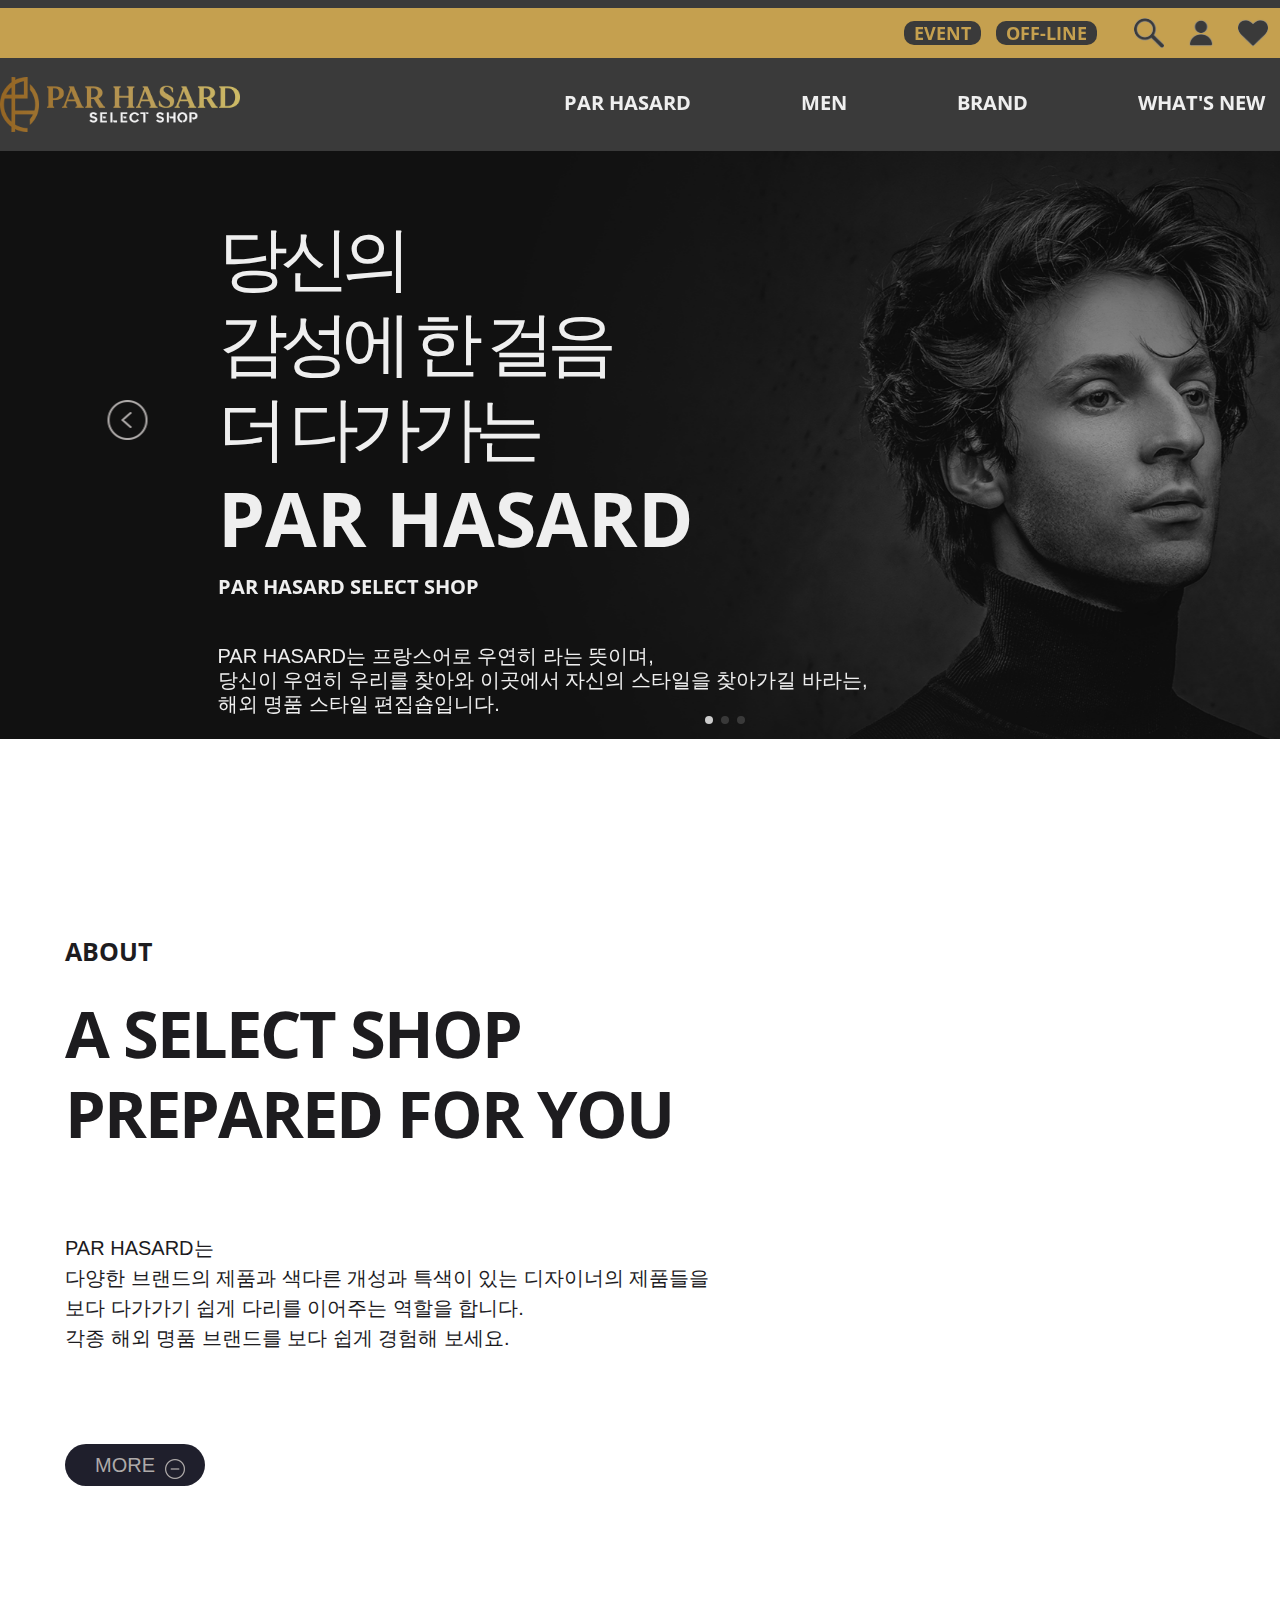
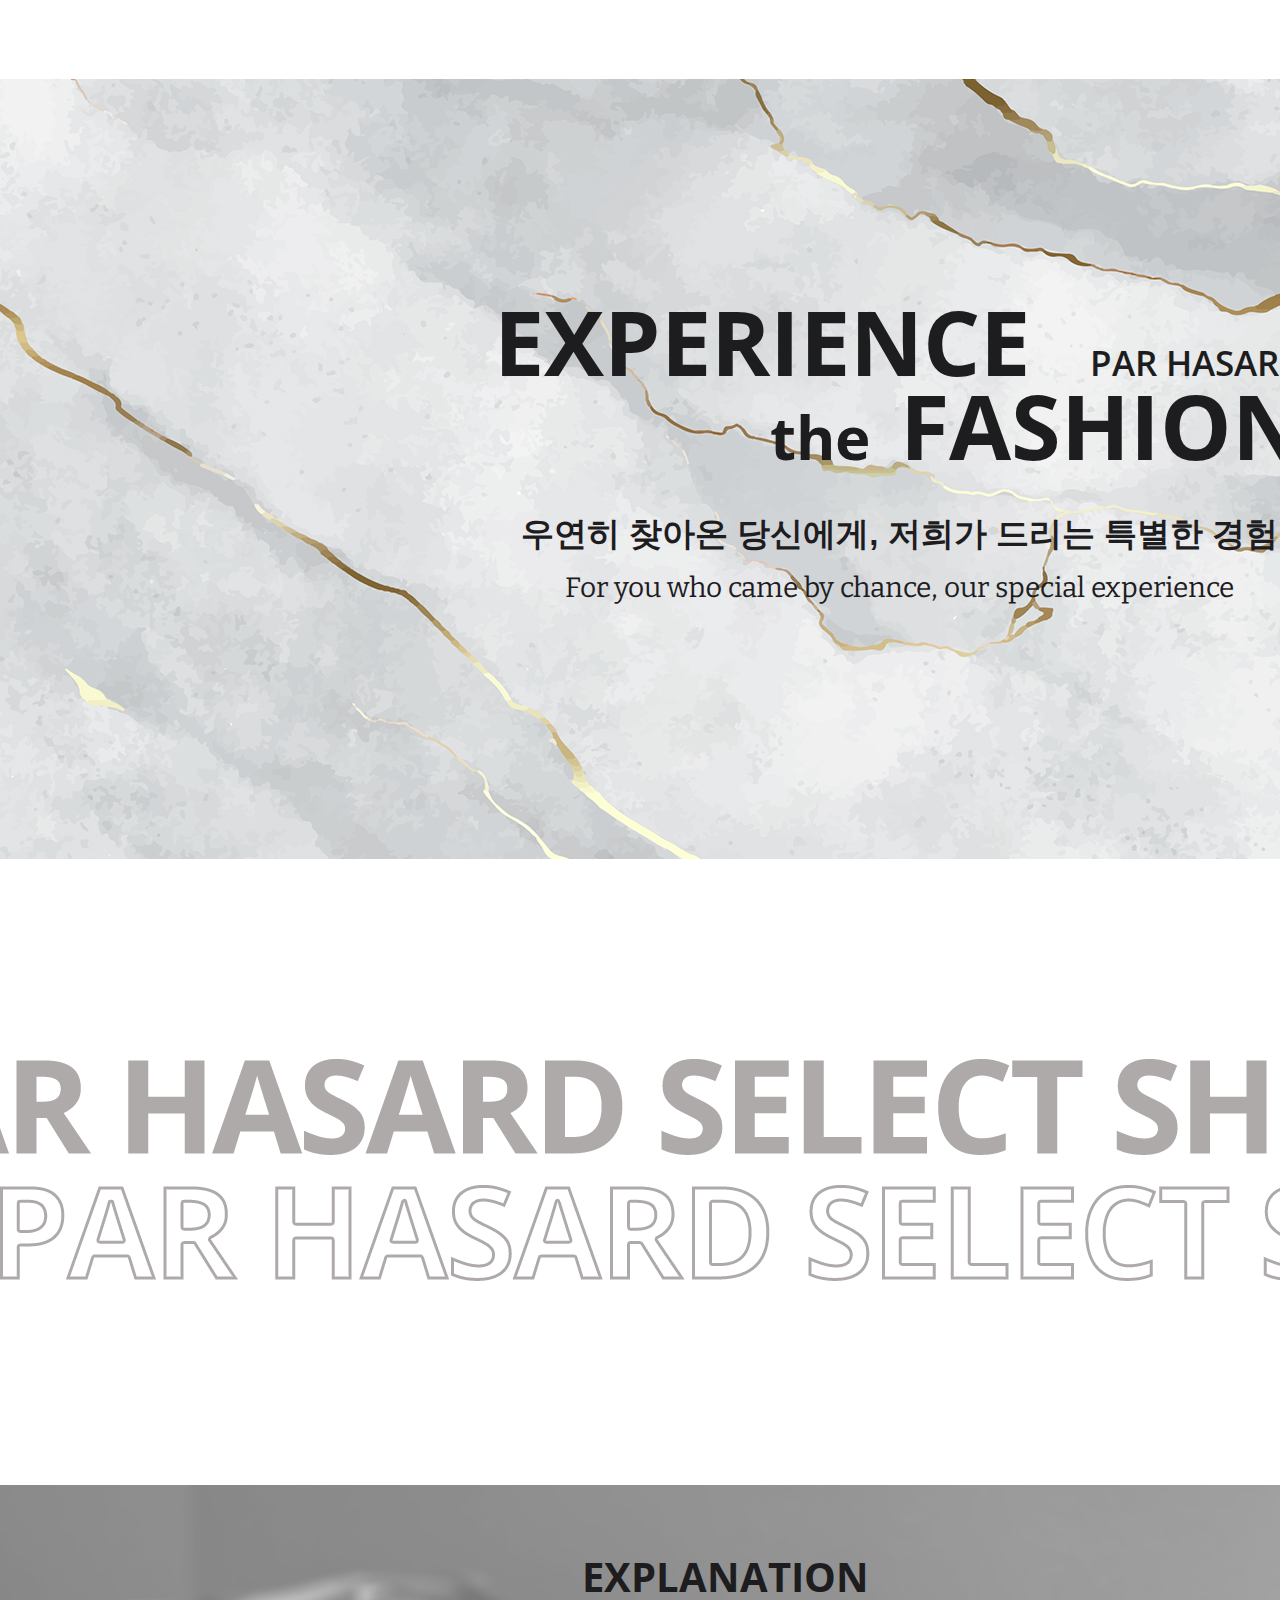
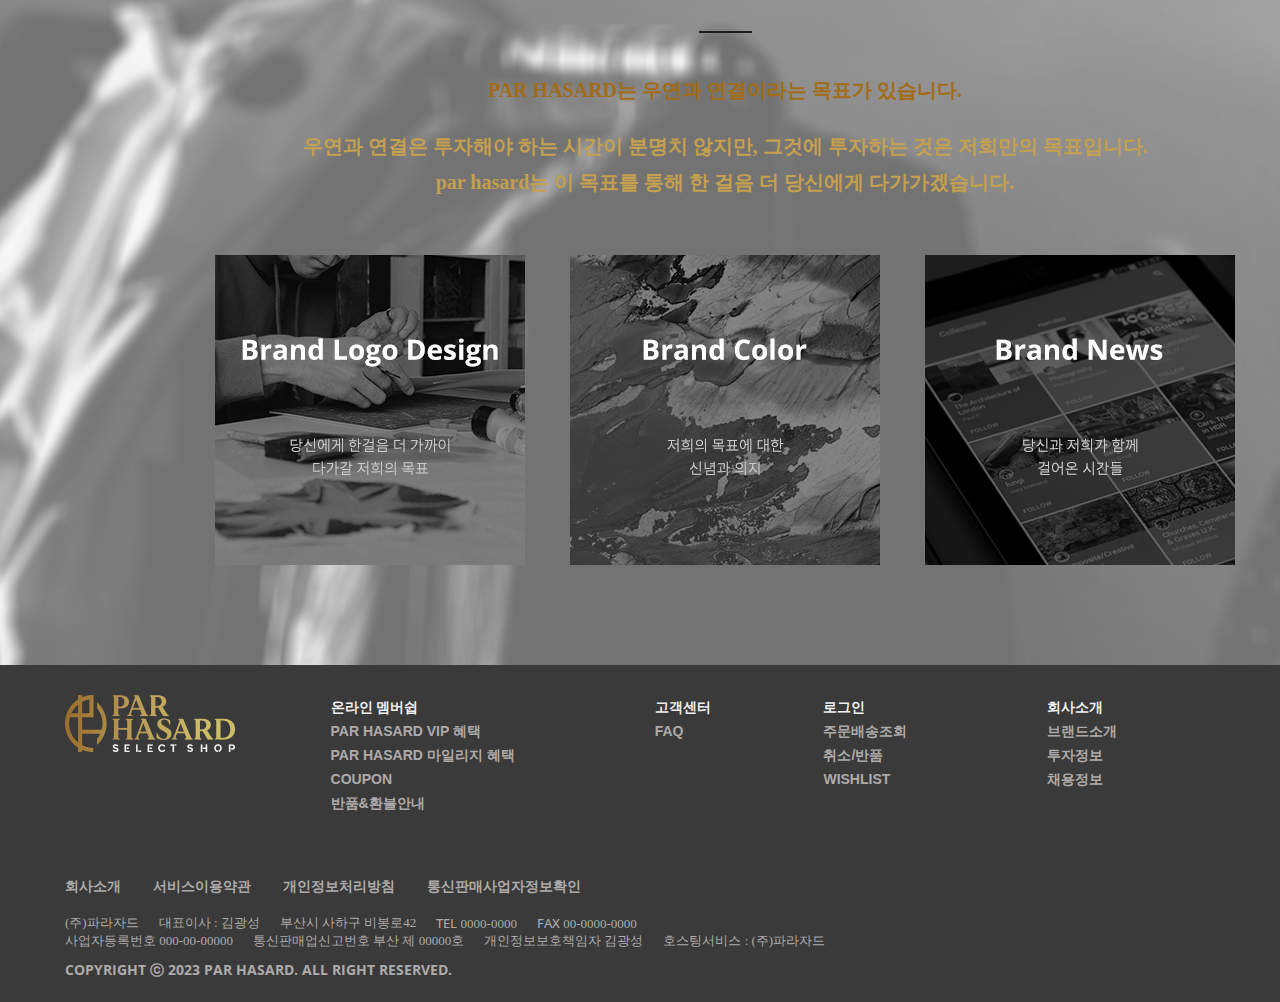
==== commit 590d430f: "Add files via upload" ====
--- a/brand.html
+++ b/brand.html
@@ -80,7 +80,7 @@
                 </div>
                 <div>
                     <ul class="gnb_list">
-                        <li><a href="index.html">PAR HASARD<div class="solid"></div></a>
+                        <li><a href="brand.html">PAR HASARD<div class="solid"></div></a>
                             <ul class="sub">
                                 <li><a href="brand.html">STORY</a>
                                     <ul class="sub_list">
@@ -208,15 +208,15 @@
 
             <div class="ai_right">
                 <img src="images/BRAND_PAGE/ABOUT/about_background.png" alt="about_background.png" data-aos="fade-up"
-                    data-aos-duration="1000" data-aos-easing="ease-out-back">
+                    data-aos-duration="800" data-aos-easing="ease-out-back">
                 <img class="as_1" src="images/BRAND_PAGE/ABOUT/about_section_1.png" alt="section_1.png"
-                    data-aos="fade-up" data-aos-duration="1500" data-aos-easing="ease-out-back">
+                    data-aos="fade-up" data-aos-duration="1000" data-aos-easing="ease-out-back">
                 <img class="as_2" src="images/BRAND_PAGE/ABOUT/about_section_2.png" alt="section_2.png"
-                    data-aos="fade-up" data-aos-duration="1200" data-aos-easing="ease-out-back">
+                    data-aos="fade-up" data-aos-duration="700" data-aos-easing="ease-out-back">
                 <img class="as_3" src="images/BRAND_PAGE/ABOUT/about_section_3.png" alt="section_3.png"
-                    data-aos="fade-up" data-aos-duration="1600" data-aos-easing="ease-out-back">
+                    data-aos="fade-up" data-aos-duration="1000" data-aos-easing="ease-out-back">
                 <img class="as_4" src="images/BRAND_PAGE/ABOUT/about_section_4.png" alt="section_4.png"
-                    data-aos="fade-up" data-aos-duration="1300" data-aos-easing="ease-out-back">
+                    data-aos="fade-up" data-aos-duration="800" data-aos-easing="ease-out-back">
             </div><!--ai_right-->
         </div><!--about_ineer-->
     </div><!--about-->
